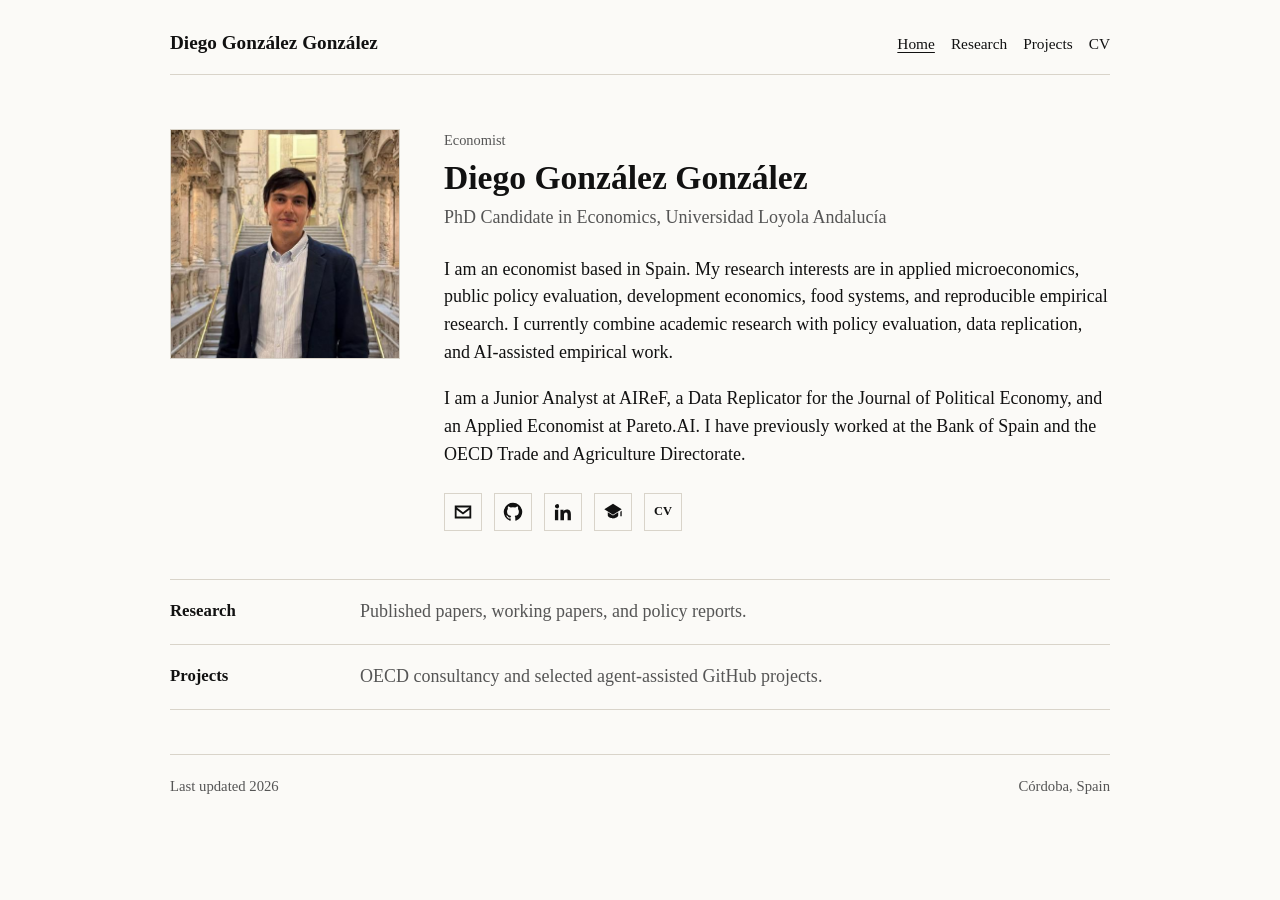
==== index.html @ e7e54371 "Simplify academic website design" ====
<!doctype html>
<html lang="en">
  <head>
    <meta charset="utf-8">
    <meta name="viewport" content="width=device-width, initial-scale=1">
    <meta name="description" content="Diego Gonzalez Gonzalez, economist working on applied microeconomics, public policy evaluation, food systems, and reproducible empirical research.">
    <title>Diego Gonzalez Gonzalez</title>
    <link rel="stylesheet" href="styles.css">
  </head>
  <body>
    <header class="site-header">
      <a class="site-title" href="index.html">Diego González González</a>
      <nav aria-label="Main navigation">
        <a aria-current="page" href="index.html">Home</a>
        <a href="research.html">Research</a>
        <a href="projects.html">Projects</a>
        <a href="Resume_CV_.pdf">CV</a>
      </nav>
    </header>

    <main class="home">
      <section class="intro" aria-labelledby="intro-title">
        <img class="portrait" src="assets/profile.jpg" alt="Diego González González">
        <div>
          <p class="kicker">Economist</p>
          <h1 id="intro-title">Diego González González</h1>
          <p class="subtitle">PhD Candidate in Economics, Universidad Loyola Andalucía</p>

          <p>
            I am an economist based in Spain. My research interests are in applied microeconomics,
            public policy evaluation, development economics, food systems, and reproducible empirical
            research. I currently combine academic research with policy evaluation, data replication,
            and AI-assisted empirical work.
          </p>

          <p>
            I am a Junior Analyst at AIReF, a Data Replicator for the Journal of Political Economy,
            and an Applied Economist at Pareto.AI. I have previously worked at the Bank of Spain and
            the OECD Trade and Agriculture Directorate.
          </p>

          <div class="icon-links" aria-label="External links">
            <a href="mailto:d.gonzalezgonzalez1999@gmail.com" aria-label="Email Diego">
              <svg viewBox="0 0 24 24" aria-hidden="true"><path d="M3 5h18v14H3V5Zm2.2 2 6.8 5.2L18.8 7H5.2Zm13.8 10V9.5l-7 5.3-7-5.3V17h14Z"/></svg>
            </a>
            <a href="https://github.com/dgonzalezgonzalez" aria-label="GitHub profile">
              <svg viewBox="0 0 24 24" aria-hidden="true"><path d="M12 2a10 10 0 0 0-3.2 19.5c.5.1.7-.2.7-.5v-1.9c-2.8.6-3.4-1.2-3.4-1.2-.5-1.1-1.1-1.4-1.1-1.4-.9-.6.1-.6.1-.6 1 .1 1.5 1 1.5 1 .9 1.5 2.3 1.1 2.9.8.1-.6.3-1.1.6-1.3-2.2-.3-4.6-1.1-4.6-4.9 0-1.1.4-2 1-2.7-.1-.3-.4-1.3.1-2.7 0 0 .8-.3 2.8 1a9.4 9.4 0 0 1 5.1 0c1.9-1.3 2.8-1 2.8-1 .5 1.4.2 2.4.1 2.7.6.7 1 1.6 1 2.7 0 3.8-2.3 4.6-4.6 4.9.4.3.7 1 .7 2v2.6c0 .3.2.6.7.5A10 10 0 0 0 12 2Z"/></svg>
            </a>
            <a href="https://www.linkedin.com/in/diego-gonz%C3%A1lez-gonz%C3%A1lez-a61750221" aria-label="LinkedIn profile">
              <svg viewBox="0 0 24 24" aria-hidden="true"><path d="M5 3.5A2.3 2.3 0 1 1 5 8a2.3 2.3 0 0 1 0-4.5ZM3.2 9.5h3.6V21H3.2V9.5Zm6 0h3.4v1.6h.1c.5-.9 1.7-1.9 3.5-1.9 3.7 0 4.4 2.4 4.4 5.6V21H17v-5.5c0-1.3 0-3-1.8-3s-2.1 1.4-2.1 2.9V21H9.2V9.5Z"/></svg>
            </a>
            <a href="https://scholar.google.com/citations?user=RH6dXt0AAAAJ&amp;hl=en" aria-label="Google Scholar profile">
              <svg viewBox="0 0 24 24" aria-hidden="true"><path d="M12 3 2.5 9.1 12 15l9.5-5.9L12 3Zm-5.7 9.2v3.4c0 1.9 3.2 3.4 5.7 3.4s5.7-1.5 5.7-3.4v-3.4L12 15.8l-5.7-3.6ZM20 11.6v5.1h1.5v-6l-1.5.9Z"/></svg>
            </a>
            <a href="Resume_CV_.pdf" aria-label="Download CV">
              <span>CV</span>
            </a>
          </div>
        </div>
      </section>

      <section class="quick-links" aria-label="Main sections">
        <a href="research.html">
          <strong>Research</strong>
          <span>Published papers, working papers, and policy reports.</span>
        </a>
        <a href="projects.html">
          <strong>Projects</strong>
          <span>OECD consultancy and selected agent-assisted GitHub projects.</span>
        </a>
      </section>
    </main>

    <footer>
      <span>Last updated 2026</span>
      <span>Córdoba, Spain</span>
    </footer>
  </body>
</html>
---- styles.css ----
:root {
  --paper: #fbfaf7;
  --ink: #111;
  --muted: #555;
  --line: #d9d4ca;
  --link: #064f7a;
  --visited: #5c3d7a;
}

* {
  box-sizing: border-box;
}

html {
  scroll-behavior: smooth;
}

body {
  margin: 0;
  color: var(--ink);
  background: var(--paper);
  font-family: Georgia, "Times New Roman", serif;
  font-size: 18px;
  line-height: 1.55;
  overflow-x: hidden;
}

a {
  color: var(--link);
  text-decoration-thickness: 1px;
  text-underline-offset: 0.16em;
}

a:visited {
  color: var(--visited);
}

.site-header,
main,
footer {
  width: calc(100% - 36px);
  max-width: 940px;
  margin: 0 auto;
}

.site-header {
  display: flex;
  justify-content: space-between;
  gap: 24px;
  align-items: baseline;
  padding: 28px 0 16px;
  border-bottom: 1px solid var(--line);
}

.site-title {
  color: var(--ink);
  font-size: 1.2rem;
  font-weight: 700;
  text-decoration: none;
}

nav {
  display: flex;
  flex-wrap: wrap;
  gap: 16px;
  font-size: 0.96rem;
}

nav a {
  color: var(--ink);
  text-decoration: none;
}

nav a:hover,
nav a[aria-current="page"] {
  text-decoration: underline;
  text-underline-offset: 0.2em;
}

.home {
  padding: 54px 0 44px;
}

.intro {
  display: grid;
  grid-template-columns: 230px minmax(0, 1fr);
  gap: 44px;
  align-items: start;
}

.intro > *,
.page > *,
.project-list > *,
.bibliography > * {
  min-width: 0;
}

.portrait {
  width: 230px;
  aspect-ratio: 1;
  object-fit: cover;
  border: 1px solid var(--line);
}

.kicker {
  margin: 0 0 8px;
  color: var(--muted);
  font-size: 0.9rem;
}

h1 {
  margin: 0 0 6px;
  font-size: 2.1rem;
  line-height: 1.15;
  overflow-wrap: anywhere;
}

.subtitle {
  margin: 0 0 24px;
  color: var(--muted);
}

.icon-links {
  display: flex;
  flex-wrap: wrap;
  gap: 12px;
  margin-top: 24px;
  align-items: center;
}

.icon-links a {
  display: inline-grid;
  width: 38px;
  height: 38px;
  place-items: center;
  color: var(--ink);
  border: 1px solid var(--line);
  text-decoration: none;
}

.icon-links a:hover {
  border-color: var(--ink);
}

.icon-links svg {
  width: 22px;
  height: 22px;
  fill: currentColor;
}

.icon-links span {
  font-size: 0.78rem;
  font-weight: 700;
  letter-spacing: 0;
}

.quick-links {
  display: grid;
  gap: 0;
  margin-top: 48px;
  border-top: 1px solid var(--line);
}

.quick-links a {
  display: grid;
  grid-template-columns: 170px minmax(0, 1fr);
  gap: 20px;
  padding: 18px 0;
  color: var(--ink);
  border-bottom: 1px solid var(--line);
  text-decoration: none;
}

.quick-links strong {
  font-size: 1.05rem;
}

.quick-links span {
  color: var(--muted);
}

.page {
  padding: 46px 0 56px;
}

.page-title {
  margin-bottom: 34px;
}

.page-title p {
  max-width: 720px;
  margin: 10px 0 0;
  color: var(--muted);
}

.bibliography,
.project-list {
  padding: 28px 0;
  border-top: 1px solid var(--line);
}

h2 {
  margin: 0 0 18px;
  font-size: 1.2rem;
}

h3 {
  margin: 0 0 8px;
  font-size: 1.05rem;
}

.bibliography ol,
.project-list ul {
  margin: 0;
  padding-left: 1.35rem;
}

.bibliography li,
.project-list li {
  max-width: 820px;
  margin-bottom: 16px;
  padding-left: 0.25rem;
}

.bibliography li:last-child,
.project-list li:last-child {
  margin-bottom: 0;
}

.project-list article {
  max-width: 820px;
}

footer {
  display: flex;
  justify-content: space-between;
  gap: 18px;
  padding: 20px 0 34px;
  border-top: 1px solid var(--line);
  color: var(--muted);
  font-size: 0.92rem;
}

footer a {
  color: var(--ink);
}

@media (max-width: 760px) {
  body {
    font-size: 17px;
  }

  .site-header {
    display: block;
  }

  .site-header,
  main,
  footer {
    width: 100%;
    max-width: none;
    padding-left: 16px;
    padding-right: 16px;
  }

  .home {
    padding: 40px 16px 36px;
  }

  .page {
    padding: 36px 16px 44px;
  }

  h1 {
    font-size: 1.85rem;
  }

  nav {
    margin-top: 12px;
  }

  .intro {
    display: block;
    grid-template-columns: 1fr;
  }

  .intro > div {
    width: 100%;
    max-width: 100%;
  }

  .portrait {
    width: min(240px, 100%);
    max-width: 100%;
    margin-bottom: 24px;
  }

  p,
  li,
  .subtitle {
    overflow-wrap: anywhere;
  }

  .quick-links a {
    grid-template-columns: 1fr;
    gap: 4px;
  }

  footer {
    display: block;
  }
}
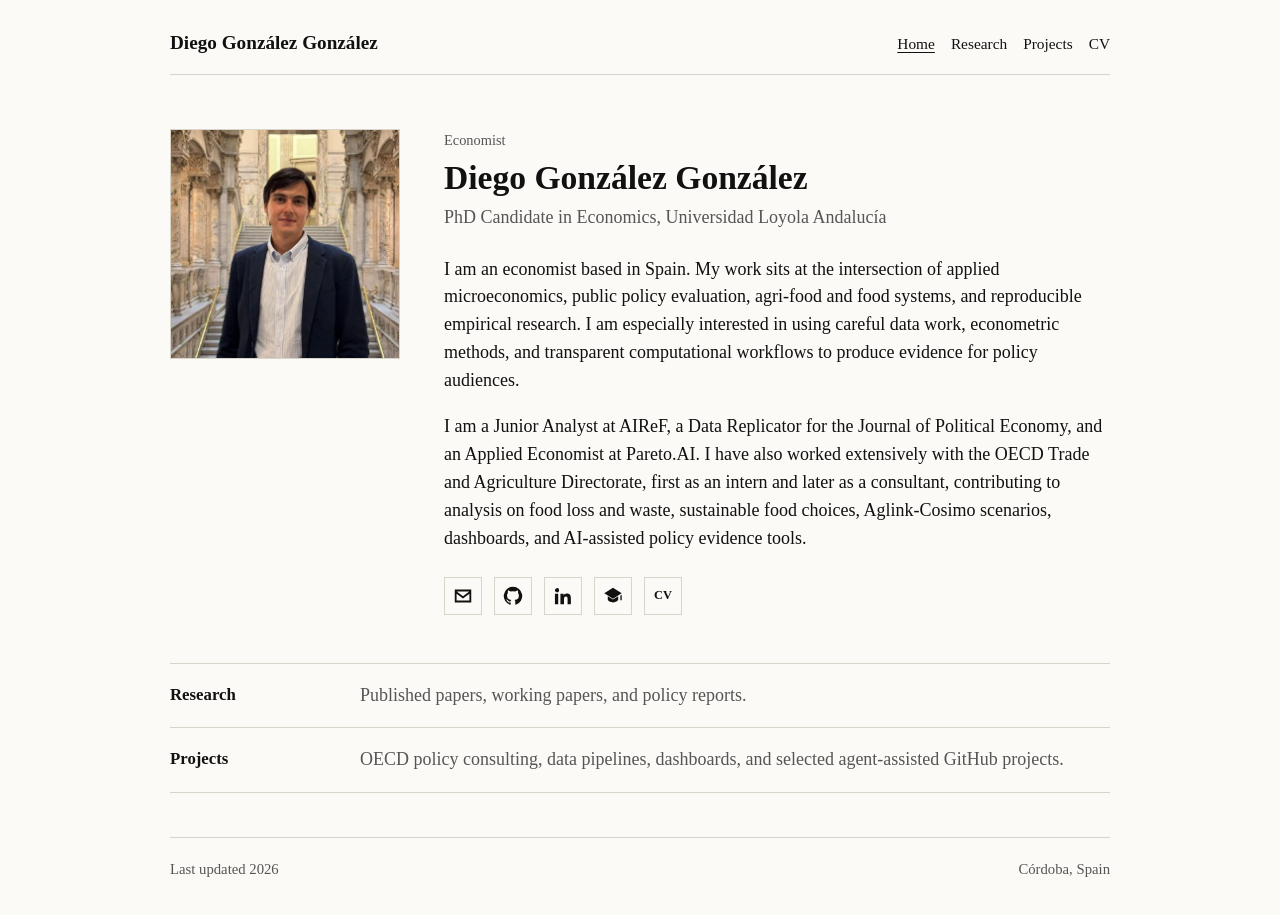
==== commit 3f140741: "Refine OECD fit and update CV" ====
--- a/index.html
+++ b/index.html
@@ -27,16 +27,18 @@
           <p class="subtitle">PhD Candidate in Economics, Universidad Loyola Andalucía</p>
 
           <p>
-            I am an economist based in Spain. My research interests are in applied microeconomics,
-            public policy evaluation, development economics, food systems, and reproducible empirical
-            research. I currently combine academic research with policy evaluation, data replication,
-            and AI-assisted empirical work.
+            I am an economist based in Spain. My work sits at the intersection of applied
+            microeconomics, public policy evaluation, agri-food and food systems, and reproducible
+            empirical research. I am especially interested in using careful data work, econometric
+            methods, and transparent computational workflows to produce evidence for policy audiences.
           </p>
 
           <p>
             I am a Junior Analyst at AIReF, a Data Replicator for the Journal of Political Economy,
-            and an Applied Economist at Pareto.AI. I have previously worked at the Bank of Spain and
-            the OECD Trade and Agriculture Directorate.
+            and an Applied Economist at Pareto.AI. I have also worked extensively with the OECD Trade
+            and Agriculture Directorate, first as an intern and later as a consultant, contributing to
+            analysis on food loss and waste, sustainable food choices, Aglink-Cosimo scenarios,
+            dashboards, and AI-assisted policy evidence tools.
           </p>
 
           <div class="icon-links" aria-label="External links">
@@ -66,7 +68,7 @@
         </a>
         <a href="projects.html">
           <strong>Projects</strong>
-          <span>OECD consultancy and selected agent-assisted GitHub projects.</span>
+          <span>OECD policy consulting, data pipelines, dashboards, and selected agent-assisted GitHub projects.</span>
         </a>
       </section>
     </main>
--- a/styles.css
+++ b/styles.css
@@ -272,7 +272,11 @@
   }
 
   h1 {
-    font-size: 1.85rem;
+    font-size: 1.58rem;
+  }
+
+  .subtitle {
+    font-size: 0.96rem;
   }
 
   nav {
@@ -287,6 +291,7 @@
   .intro > div {
     width: 100%;
     max-width: 100%;
+    overflow: visible;
   }
 
   .portrait {
@@ -298,7 +303,9 @@
   p,
   li,
   .subtitle {
+    max-width: 100%;
     overflow-wrap: anywhere;
+    word-break: normal;
   }
 
   .quick-links a {
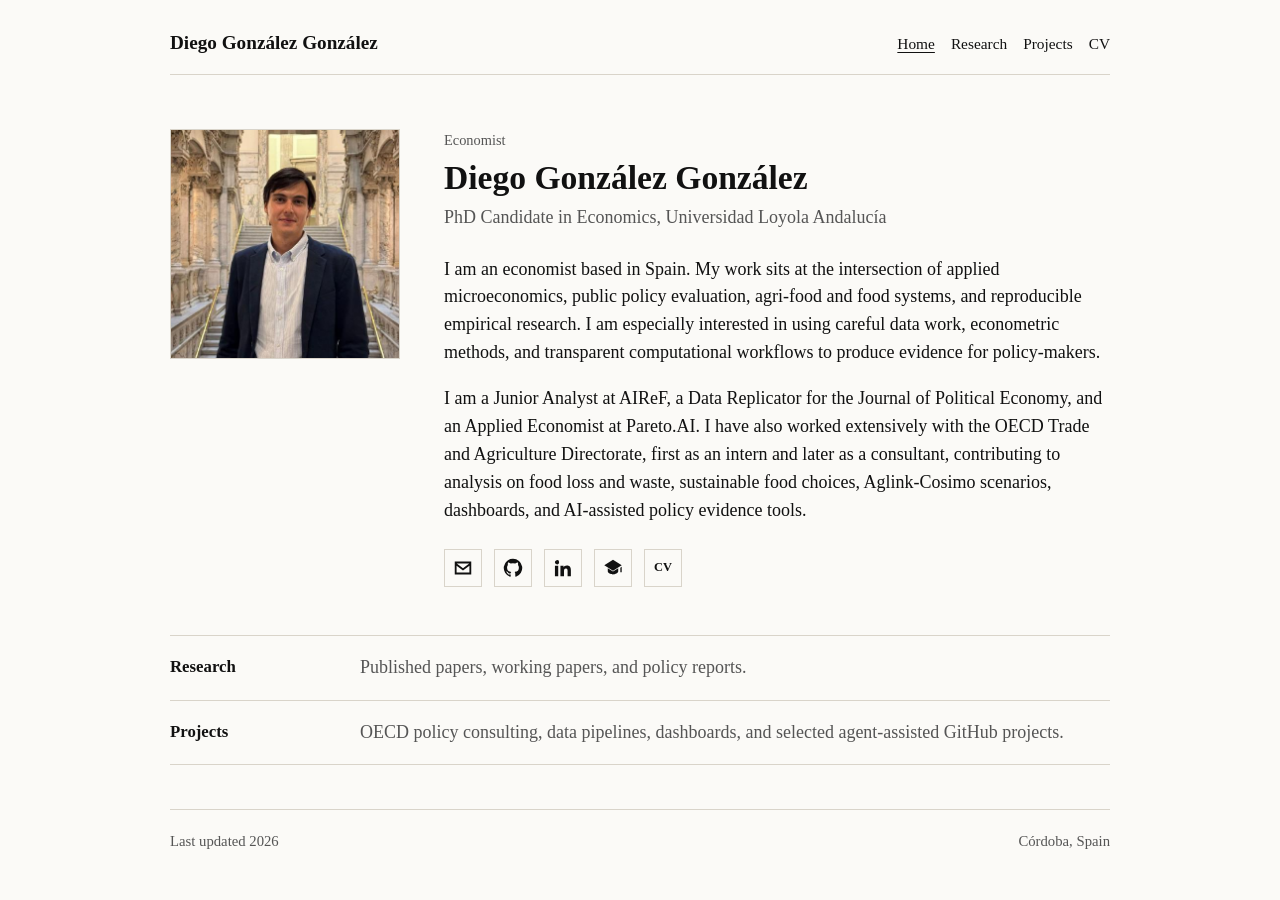
==== commit 211bec8b: "Update bio wording" ====
--- a/index.html
+++ b/index.html
@@ -30,7 +30,7 @@
             I am an economist based in Spain. My work sits at the intersection of applied
             microeconomics, public policy evaluation, agri-food and food systems, and reproducible
             empirical research. I am especially interested in using careful data work, econometric
-            methods, and transparent computational workflows to produce evidence for policy audiences.
+            methods, and transparent computational workflows to produce evidence for policy-makers.
           </p>
 
           <p>
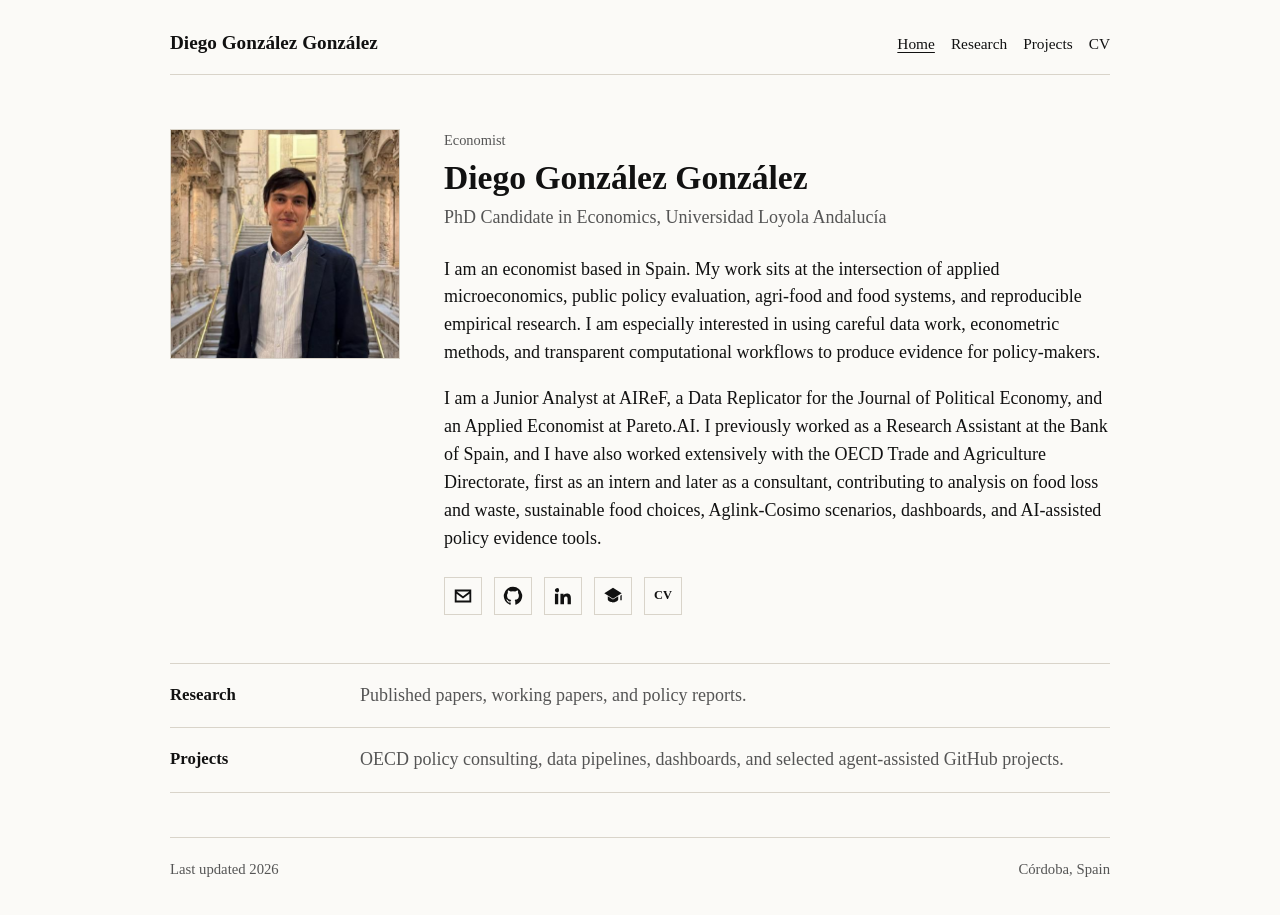
==== commit c8104a5f: "Refine bio and project summaries" ====
--- a/index.html
+++ b/index.html
@@ -35,10 +35,11 @@
 
           <p>
             I am a Junior Analyst at AIReF, a Data Replicator for the Journal of Political Economy,
-            and an Applied Economist at Pareto.AI. I have also worked extensively with the OECD Trade
-            and Agriculture Directorate, first as an intern and later as a consultant, contributing to
-            analysis on food loss and waste, sustainable food choices, Aglink-Cosimo scenarios,
-            dashboards, and AI-assisted policy evidence tools.
+            and an Applied Economist at Pareto.AI. I previously worked as a Research Assistant at the
+            Bank of Spain, and I have also worked extensively with the OECD Trade and Agriculture
+            Directorate, first as an intern and later as a consultant, contributing to analysis on food
+            loss and waste, sustainable food choices, Aglink-Cosimo scenarios, dashboards, and
+            AI-assisted policy evidence tools.
           </p>
 
           <div class="icon-links" aria-label="External links">
--- a/styles.css
+++ b/styles.css
@@ -31,8 +31,10 @@
   text-underline-offset: 0.16em;
 }
 
-a:visited {
-  color: var(--visited);
+a:visited,
+a:hover,
+a:active {
+  color: var(--link);
 }
 
 .site-header,
@@ -71,6 +73,24 @@
   text-decoration: none;
 }
 
+nav a:visited,
+nav a:hover,
+nav a:active,
+.quick-links a:visited,
+.quick-links a:hover,
+.quick-links a:active,
+.icon-links a:visited,
+.icon-links a:hover,
+.icon-links a:active,
+.site-title:visited,
+.site-title:hover,
+.site-title:active,
+footer a:visited,
+footer a:hover,
+footer a:active {
+  color: var(--ink);
+}
+
 nav a:hover,
 nav a[aria-current="page"] {
   text-decoration: underline;
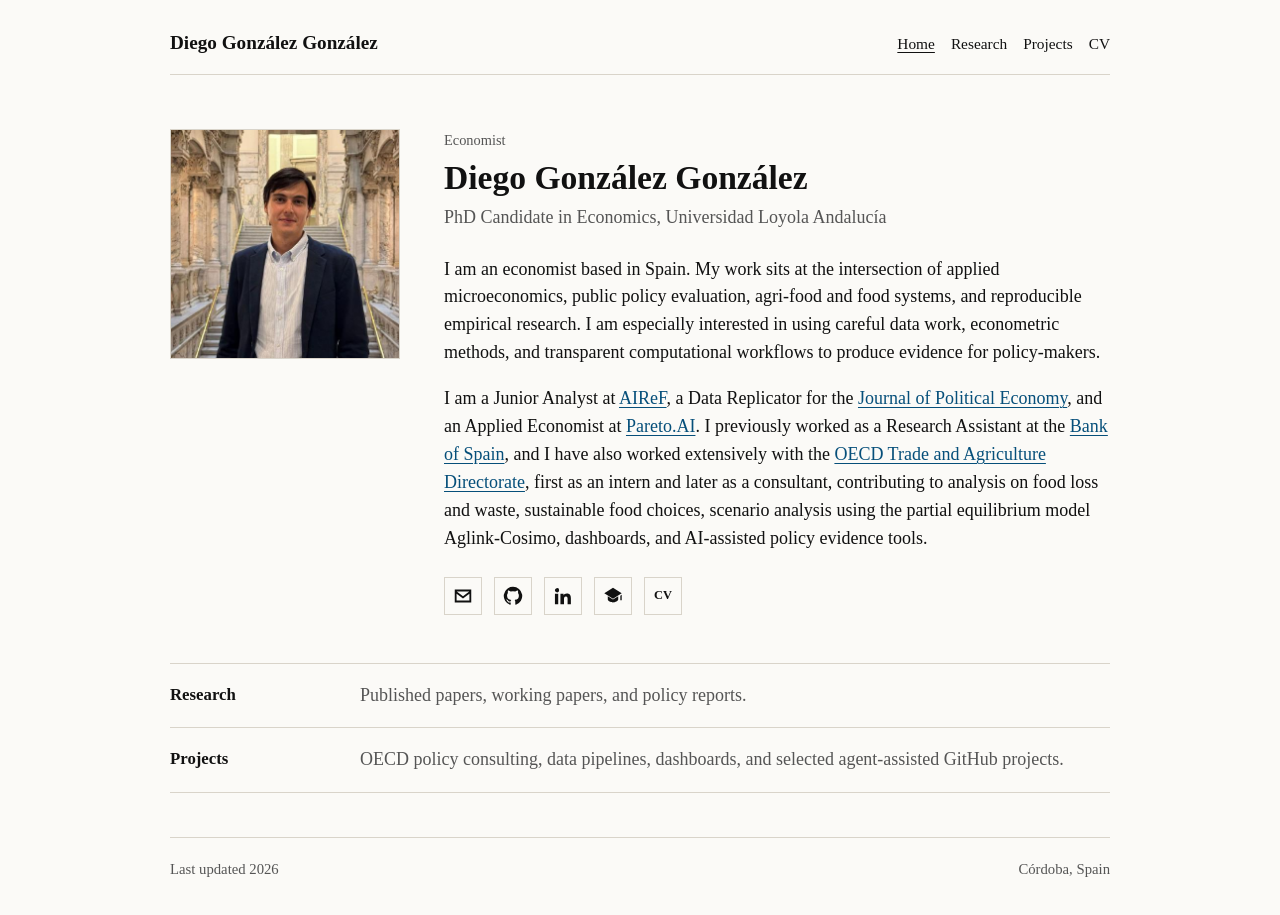
==== commit 300972da: "Clarify OECD consultancy work" ====
--- a/index.html
+++ b/index.html
@@ -34,12 +34,15 @@
           </p>
 
           <p>
-            I am a Junior Analyst at AIReF, a Data Replicator for the Journal of Political Economy,
-            and an Applied Economist at Pareto.AI. I previously worked as a Research Assistant at the
-            Bank of Spain, and I have also worked extensively with the OECD Trade and Agriculture
-            Directorate, first as an intern and later as a consultant, contributing to analysis on food
-            loss and waste, sustainable food choices, Aglink-Cosimo scenarios, dashboards, and
-            AI-assisted policy evidence tools.
+            I am a Junior Analyst at <a href="https://www.airef.es/en/about-us/">AIReF</a>, a Data
+            Replicator for the <a href="https://www.journals.uchicago.edu/journals/jpe/about">Journal
+            of Political Economy</a>, and an Applied Economist at <a href="https://pareto.ai/">Pareto.AI</a>.
+            I previously worked as a Research Assistant at the <a href="https://www.bde.es/wbe/en/sobre-banco/">Bank
+            of Spain</a>, and I have also worked extensively with the <a href="https://www.oecd.org/en/about/directorates/trade-and-agriculture-directorate.html">OECD
+            Trade and Agriculture Directorate</a>, first as an intern and later as a consultant,
+            contributing to analysis on food loss and waste, sustainable food choices, scenario
+            analysis using the partial equilibrium model Aglink-Cosimo, dashboards, and AI-assisted
+            policy evidence tools.
           </p>
 
           <div class="icon-links" aria-label="External links">
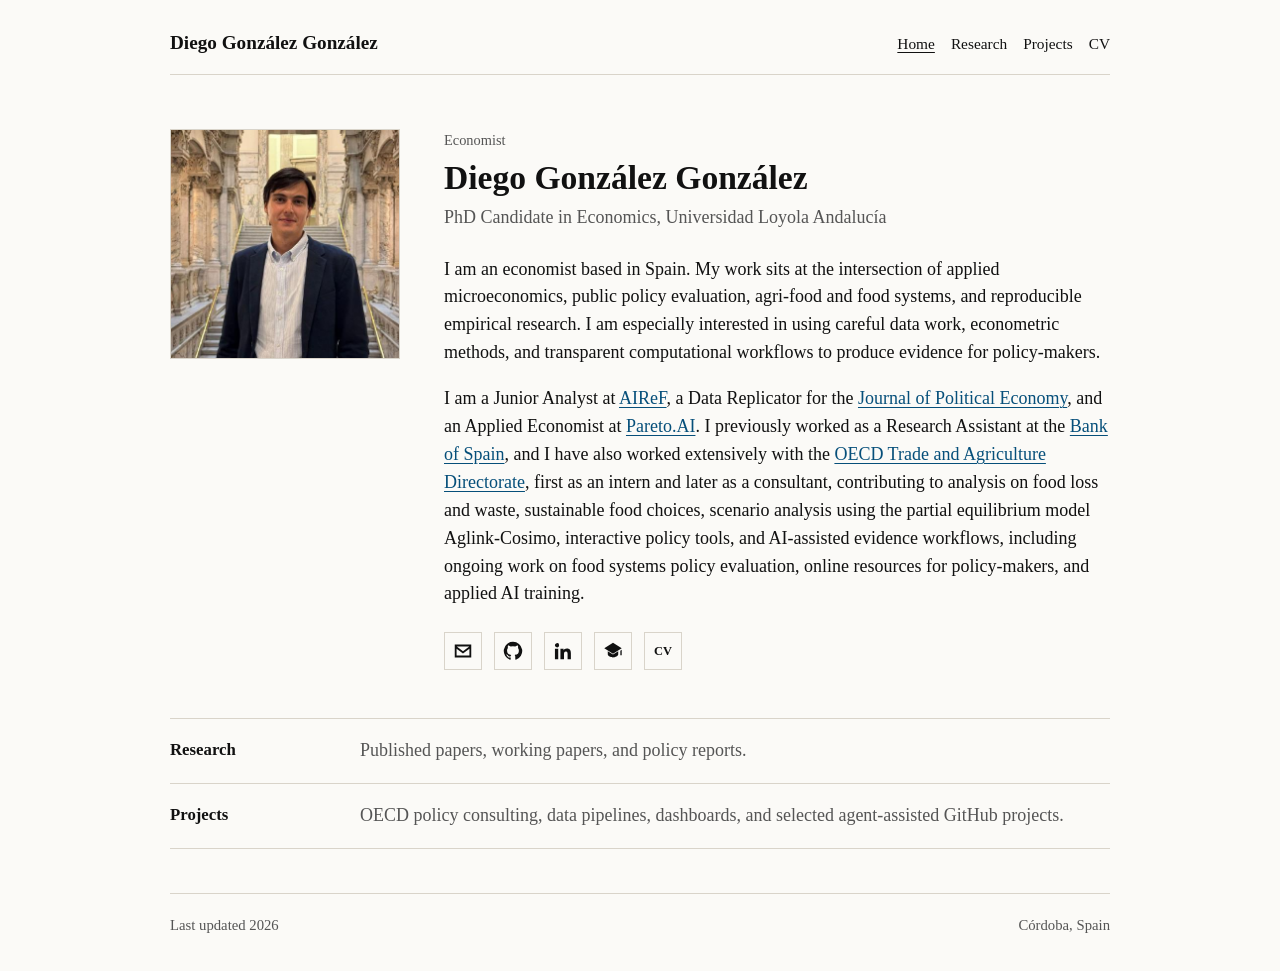
==== commit 0a82f835: "Add new OECD consultancy work" ====
--- a/index.html
+++ b/index.html
@@ -41,8 +41,9 @@
             of Spain</a>, and I have also worked extensively with the <a href="https://www.oecd.org/en/about/directorates/trade-and-agriculture-directorate.html">OECD
             Trade and Agriculture Directorate</a>, first as an intern and later as a consultant,
             contributing to analysis on food loss and waste, sustainable food choices, scenario
-            analysis using the partial equilibrium model Aglink-Cosimo, dashboards, and AI-assisted
-            policy evidence tools.
+            analysis using the partial equilibrium model Aglink-Cosimo, interactive policy tools,
+            and AI-assisted evidence workflows, including ongoing work on food systems policy
+            evaluation, online resources for policy-makers, and applied AI training.
           </p>
 
           <div class="icon-links" aria-label="External links">
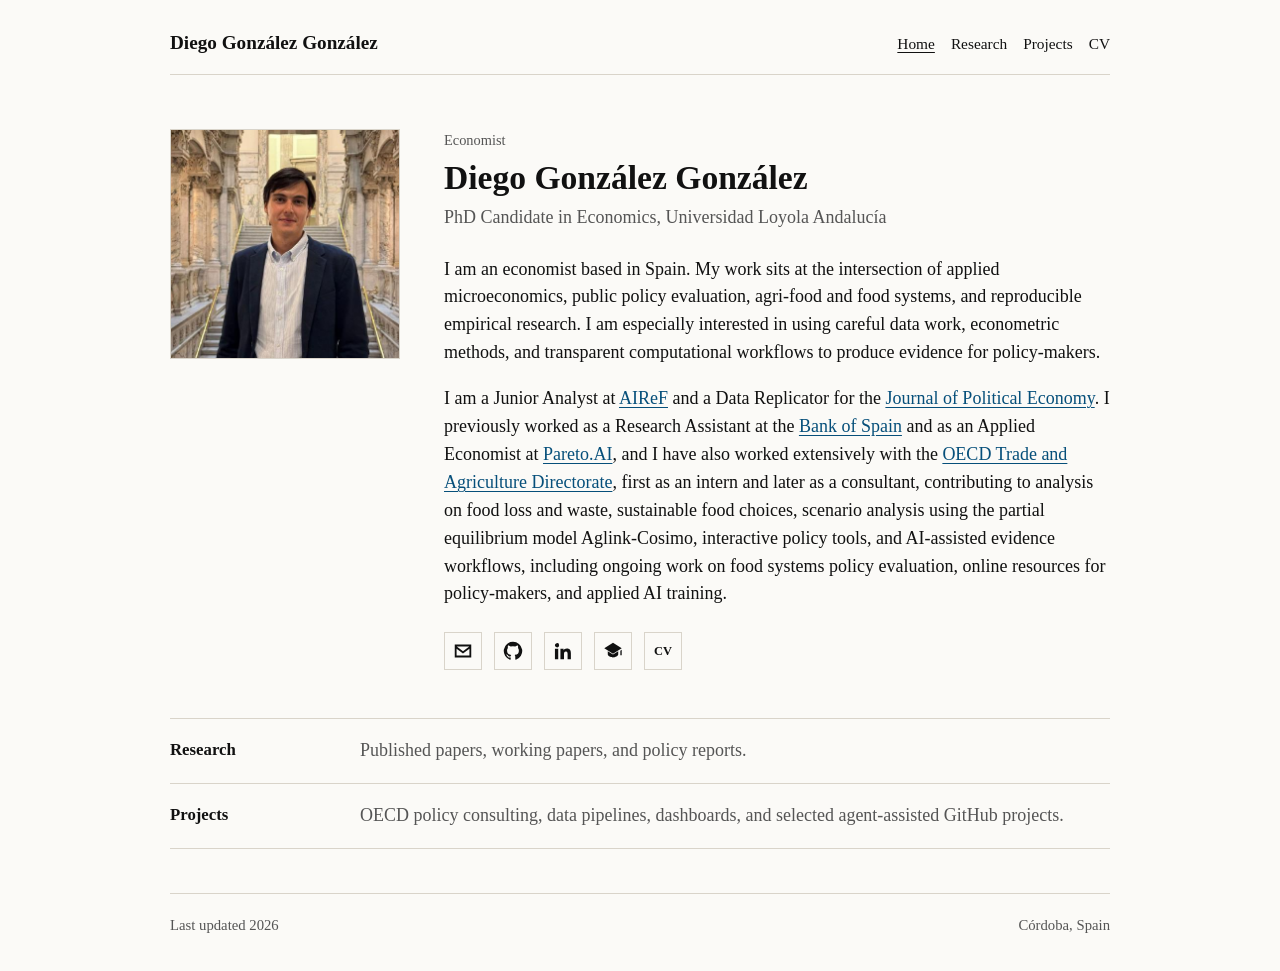
==== commit 7597cee2: "Update CV and Pareto bio status" ====
--- a/index.html
+++ b/index.html
@@ -34,11 +34,10 @@
           </p>
 
           <p>
-            I am a Junior Analyst at <a href="https://www.airef.es/en/about-us/">AIReF</a>, a Data
+            I am a Junior Analyst at <a href="https://www.airef.es/en/about-us/">AIReF</a> and a Data
             Replicator for the <a href="https://www.journals.uchicago.edu/journals/jpe/about">Journal
-            of Political Economy</a>, and an Applied Economist at <a href="https://pareto.ai/">Pareto.AI</a>.
-            I previously worked as a Research Assistant at the <a href="https://www.bde.es/wbe/en/sobre-banco/">Bank
-            of Spain</a>, and I have also worked extensively with the <a href="https://www.oecd.org/en/about/directorates/trade-and-agriculture-directorate.html">OECD
+            of Political Economy</a>. I previously worked as a Research Assistant at the <a href="https://www.bde.es/wbe/en/sobre-banco/">Bank
+            of Spain</a> and as an Applied Economist at <a href="https://pareto.ai/">Pareto.AI</a>, and I have also worked extensively with the <a href="https://www.oecd.org/en/about/directorates/trade-and-agriculture-directorate.html">OECD
             Trade and Agriculture Directorate</a>, first as an intern and later as a consultant,
             contributing to analysis on food loss and waste, sustainable food choices, scenario
             analysis using the partial equilibrium model Aglink-Cosimo, interactive policy tools,
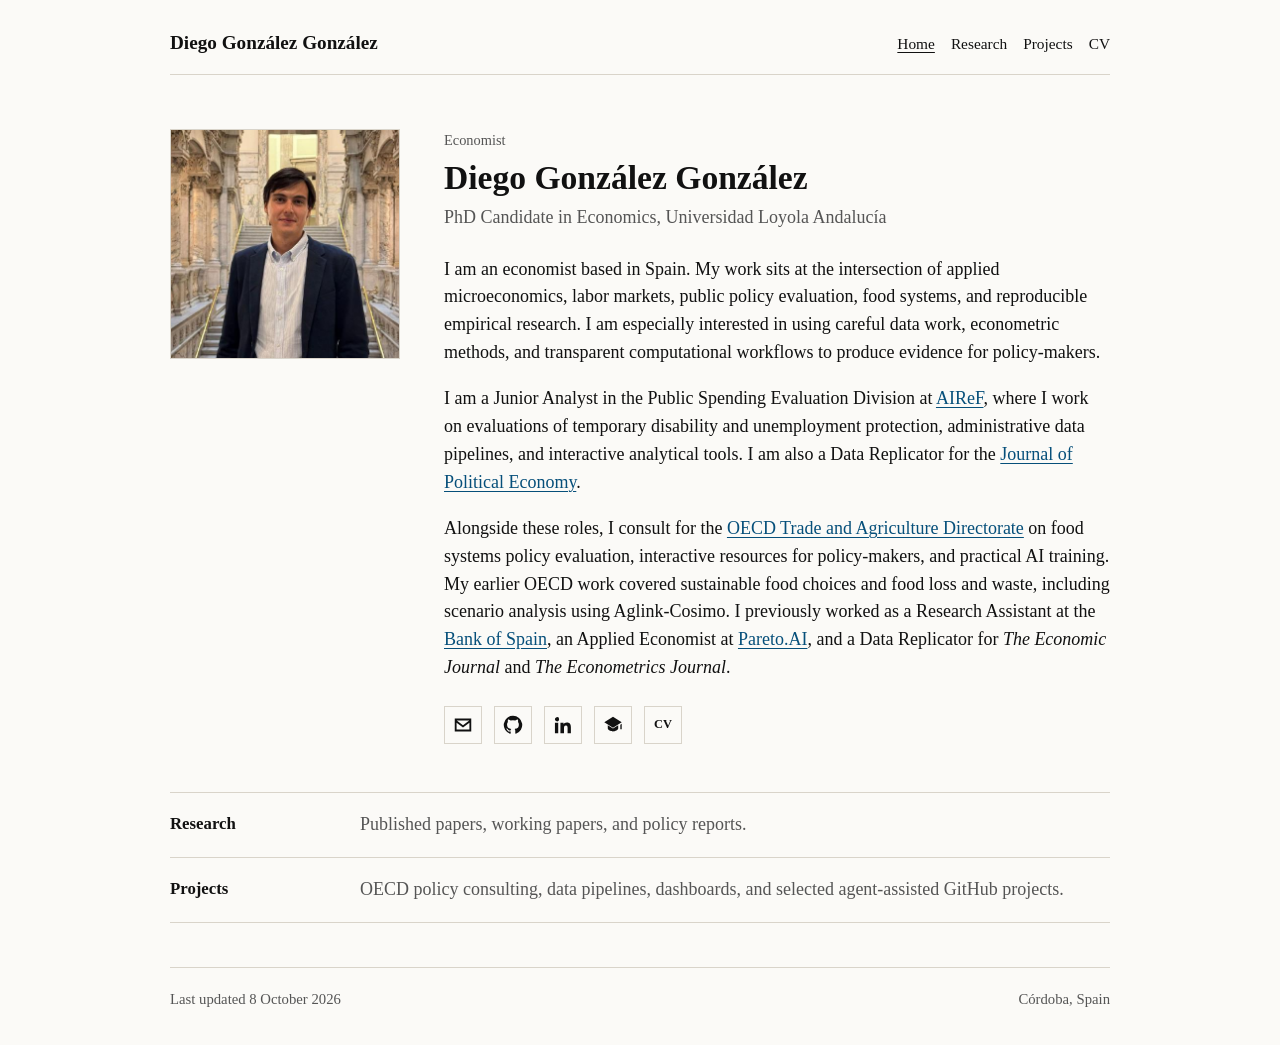
==== commit a5d19187: "Update website, CV and project summaries" ====
--- a/index.html
+++ b/index.html
@@ -3,8 +3,8 @@
   <head>
     <meta charset="utf-8">
     <meta name="viewport" content="width=device-width, initial-scale=1">
-    <meta name="description" content="Diego Gonzalez Gonzalez, economist working on applied microeconomics, public policy evaluation, food systems, and reproducible empirical research.">
-    <title>Diego Gonzalez Gonzalez</title>
+    <meta name="description" content="Diego González González, economist working on applied microeconomics, labor markets, public policy evaluation, food systems, and reproducible empirical research.">
+    <title>Diego González González</title>
     <link rel="stylesheet" href="styles.css">
   </head>
   <body>
@@ -28,21 +28,30 @@
 
           <p>
             I am an economist based in Spain. My work sits at the intersection of applied
-            microeconomics, public policy evaluation, agri-food and food systems, and reproducible
+            microeconomics, labor markets, public policy evaluation, food systems, and reproducible
             empirical research. I am especially interested in using careful data work, econometric
             methods, and transparent computational workflows to produce evidence for policy-makers.
           </p>
 
           <p>
-            I am a Junior Analyst at <a href="https://www.airef.es/en/about-us/">AIReF</a> and a Data
+            I am a Junior Analyst in the Public Spending Evaluation Division at
+            <a href="https://www.airef.es/en/about-us/">AIReF</a>, where I work on evaluations of
+            temporary disability and unemployment protection, administrative data pipelines, and
+            interactive analytical tools. I am also a Data
             Replicator for the <a href="https://www.journals.uchicago.edu/journals/jpe/about">Journal
-            of Political Economy</a>. I previously worked as a Research Assistant at the <a href="https://www.bde.es/wbe/en/sobre-banco/">Bank
-            of Spain</a> and as an Applied Economist at <a href="https://pareto.ai/">Pareto.AI</a>, and I have also worked extensively with the <a href="https://www.oecd.org/en/about/directorates/trade-and-agriculture-directorate.html">OECD
-            Trade and Agriculture Directorate</a>, first as an intern and later as a consultant,
-            contributing to analysis on food loss and waste, sustainable food choices, scenario
-            analysis using the partial equilibrium model Aglink-Cosimo, interactive policy tools,
-            and AI-assisted evidence workflows, including ongoing work on food systems policy
-            evaluation, online resources for policy-makers, and applied AI training.
+            of Political Economy</a>.
+          </p>
+
+          <p>
+            Alongside these roles, I consult for the
+            <a href="https://www.oecd.org/en/about/directorates/trade-and-agriculture-directorate.html">OECD
+            Trade and Agriculture Directorate</a> on food systems policy evaluation, interactive
+            resources for policy-makers, and practical AI training. My earlier OECD work covered
+            sustainable food choices and food loss and waste, including scenario analysis using
+            Aglink-Cosimo. I previously worked as a Research Assistant at the
+            <a href="https://www.bde.es/wbe/en/sobre-banco/">Bank of Spain</a>, an Applied Economist
+            at <a href="https://pareto.ai/">Pareto.AI</a>, and a Data Replicator for
+            <em>The Economic Journal</em> and <em>The Econometrics Journal</em>.
           </p>
 
           <div class="icon-links" aria-label="External links">
@@ -78,7 +87,7 @@
     </main>
 
     <footer>
-      <span>Last updated 2026</span>
+      <span>Last updated <time datetime="2026-10-08">8 October 2026</time></span>
       <span>Córdoba, Spain</span>
     </footer>
   </body>
--- a/styles.css
+++ b/styles.css
@@ -334,6 +334,8 @@
   }
 
   footer {
-    display: block;
-  }
-}
+    flex-direction: column;
+    align-items: flex-start;
+    gap: 8px;
+  }
+}
